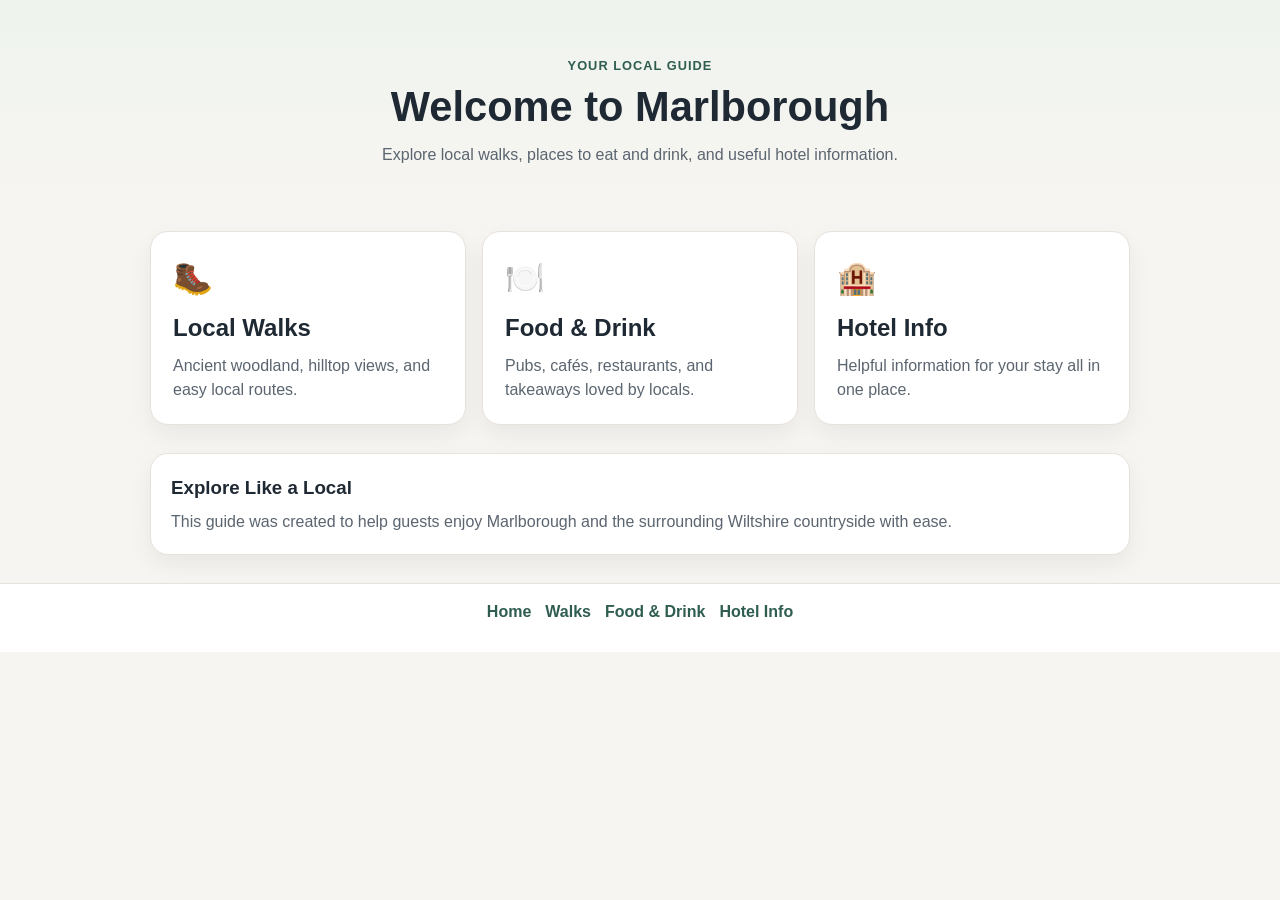
==== index.html @ 7e80cf5d "Rename Index.html to index.html" ====
<!DOCTYPE html>
<html lang="en">
<head>
  <meta charset="UTF-8" />
  <meta name="viewport" content="width=device-width, initial-scale=1.0" />
  <title>Welcome to Marlborough</title>
  <link rel="stylesheet" href="styles.css" />
</head>
<body>
  <header class="hero">
    <div class="container">
      <p class="eyebrow">Your Local Guide</p>
      <h1>Welcome to Marlborough</h1>
      <p class="subtitle">
        Explore local walks, places to eat and drink, and useful hotel information.
      </p>
    </div>
  </header>

  <main class="container">
    <section class="grid">
      <a class="feature-card" href="walks.html">
        <div class="icon">🥾</div>
        <h2>Local Walks</h2>
        <p>Ancient woodland, hilltop views, and easy local routes.</p>
      </a>

      <a class="feature-card" href="food.html">
        <div class="icon">🍽️</div>
        <h2>Food & Drink</h2>
        <p>Pubs, cafés, restaurants, and takeaways loved by locals.</p>
      </a>

      <a class="feature-card" href="hotel.html">
        <div class="icon">🏨</div>
        <h2>Hotel Info</h2>
        <p>Helpful information for your stay all in one place.</p>
      </a>
    </section>

    <section class="panel">
      <h3>Explore Like a Local</h3>
      <p>
        This guide was created to help guests enjoy Marlborough and the surrounding
        Wiltshire countryside with ease.
      </p>
    </section>
  </main>

  <footer class="footer">
    <div class="container">
      <a href="index.html">Home</a>
      <a href="walks.html">Walks</a>
      <a href="food.html">Food & Drink</a>
      <a href="hotel.html">Hotel Info</a>
    </div>
  </footer>
</body>
</html>
---- styles.css ----
:root {
  --bg: #f7f5f1;
  --surface: #ffffff;
  --text: #1f2933;
  --muted: #5b6570;
  --accent: #2f5d50;
  --accent-dark: #24473d;
  --border: #e7e2da;
  --shadow: 0 10px 25px rgba(0, 0, 0, 0.06);
  --radius: 18px;
  --max-width: 980px;
}

* {
  box-sizing: border-box;
}

body {
  margin: 0;
  font-family: Arial, sans-serif;
  background: var(--bg);
  color: var(--text);
  line-height: 1.5;
}

.container {
  width: min(100% - 32px, var(--max-width));
  margin: 0 auto;
}

.hero {
  padding: 56px 0 36px;
  background: linear-gradient(180deg, #eef3ee 0%, #f7f5f1 100%);
  text-align: center;
}

.eyebrow {
  margin: 0 0 8px;
  color: var(--accent);
  font-weight: 700;
  letter-spacing: 0.08em;
  text-transform: uppercase;
  font-size: 0.8rem;
}

h1 {
  margin: 0 0 12px;
  font-size: 2rem;
  line-height: 1.15;
}

.subtitle {
  max-width: 620px;
  margin: 0 auto;
  color: var(--muted);
}

.page-header {
  padding: 24px 0 8px;
}

.back-link {
  display: inline-block;
  margin-bottom: 12px;
  color: var(--accent);
  text-decoration: none;
  font-weight: 700;
}

.grid {
  display: grid;
  gap: 16px;
  margin: 28px 0;
}

.feature-card,
.card,
.panel {
  background: var(--surface);
  border: 1px solid var(--border);
  border-radius: var(--radius);
  box-shadow: var(--shadow);
}

.feature-card {
  display: block;
  padding: 22px;
  text-decoration: none;
  color: inherit;
  transition: transform 0.18s ease;
}

.feature-card:hover {
  transform: translateY(-3px);
}

.icon {
  font-size: 2rem;
  margin-bottom: 8px;
}

.feature-card h2,
.card h2,
.panel h3 {
  margin-top: 0;
  margin-bottom: 8px;
}

.feature-card p,
.card p,
.panel p {
  margin: 0;
  color: var(--muted);
}

.panel {
  padding: 20px;
  margin-bottom: 28px;
}

.card-list {
  display: grid;
  gap: 16px;
  padding-bottom: 24px;
}

.card {
  padding: 20px;
}

.tag {
  display: inline-block;
  margin-bottom: 10px !important;
  color: var(--accent) !important;
  font-weight: 700;
  font-size: 0.92rem;
}

.btn {
  margin-top: 16px;
  width: 100%;
  border: 0;
  background: var(--accent);
  color: white;
  padding: 14px 16px;
  border-radius: 12px;
  font-size: 1rem;
  font-weight: 700;
  cursor: pointer;
}

.btn:hover {
  background: var(--accent-dark);
}

.footer {
  background: #fff;
  border-top: 1px solid var(--border);
  padding: 16px 0 28px;
  margin-top: 24px;
}

.footer .container {
  display: flex;
  flex-wrap: wrap;
  gap: 14px;
  justify-content: center;
}

.footer a {
  color: var(--accent);
  text-decoration: none;
  font-weight: 700;
}

@media (min-width: 700px) {
  h1 {
    font-size: 2.6rem;
  }

  .grid {
    grid-template-columns: repeat(3, 1fr);
  }

  .card-list {
    grid-template-columns: repeat(2, 1fr);
  }
}
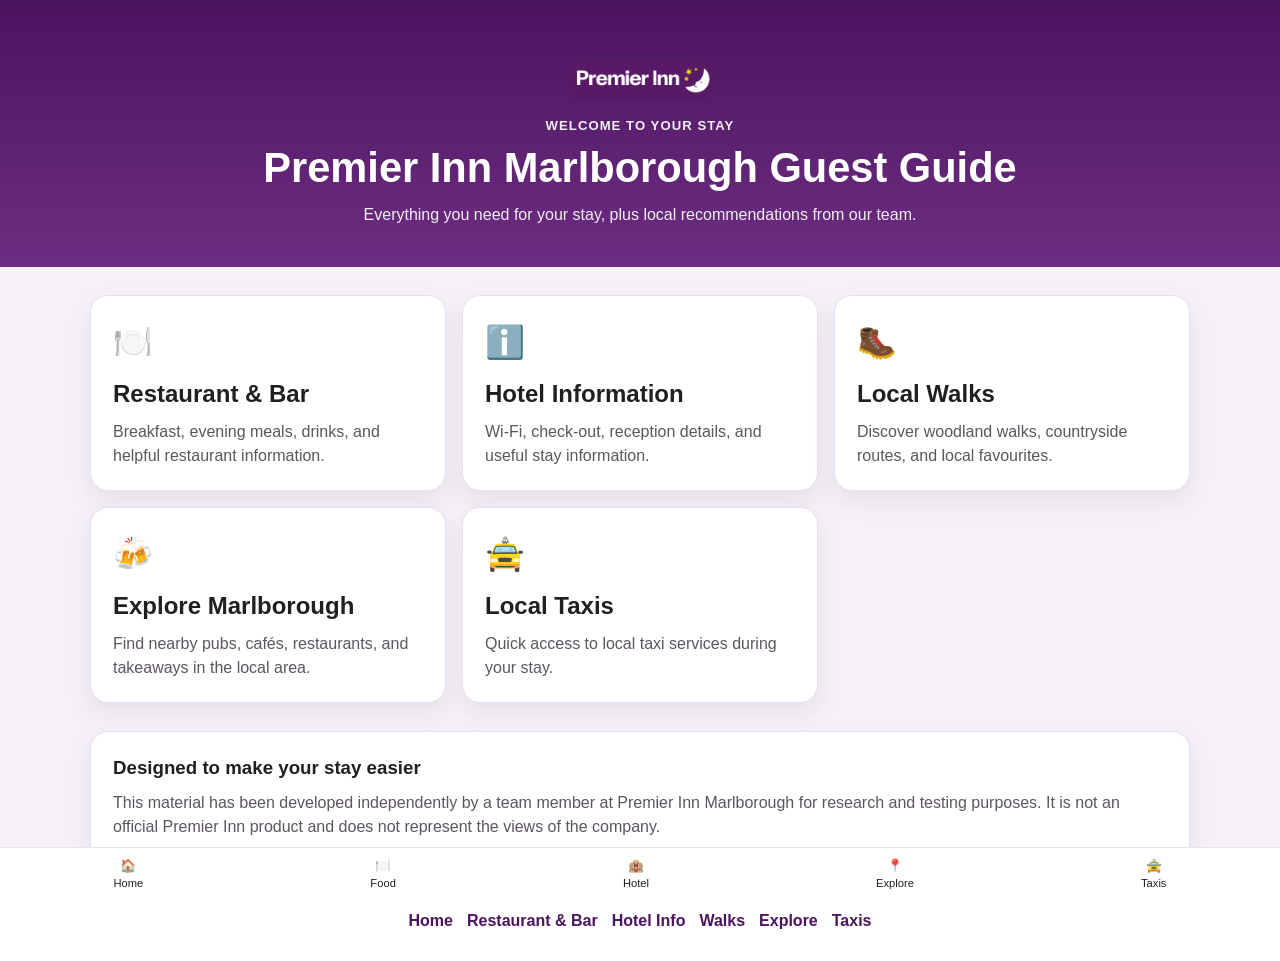
==== commit f859d114: "Add files via upload" ====
--- a/index.html
+++ b/index.html
@@ -3,46 +3,58 @@
 <head>
   <meta charset="UTF-8" />
   <meta name="viewport" content="width=device-width, initial-scale=1.0" />
-  <title>Welcome to Marlborough</title>
+  <title>Premier Inn Marlborough Guest Guide</title>
   <link rel="stylesheet" href="styles.css" />
 </head>
 <body>
-  <header class="hero">
+  <header class="hero branded-hero">
     <div class="container">
-      <p class="eyebrow">Your Local Guide</p>
-      <h1>Welcome to Marlborough</h1>
+      <img src="images/pi-logo.png" alt="Premier Inn logo" class="brand-logo" />
+      <p class="eyebrow">Welcome to your stay</p>
+      <h1>Premier Inn Marlborough Guest Guide</h1>
       <p class="subtitle">
-        Explore local walks, places to eat and drink, and useful hotel information.
+        Everything you need for your stay, plus local recommendations from our team.
       </p>
     </div>
   </header>
 
   <main class="container">
     <section class="grid">
+      <a class="feature-card" href="restaurant.html">
+        <div class="icon">🍽️</div>
+        <h2>Restaurant &amp; Bar</h2>
+        <p>Breakfast, evening meals, drinks, and helpful restaurant information.</p>
+      </a>
+
+      <a class="feature-card" href="hotel.html">
+        <div class="icon">ℹ️</div>
+        <h2>Hotel Information</h2>
+        <p>Wi-Fi, check-out, reception details, and useful stay information.</p>
+      </a>
+
       <a class="feature-card" href="walks.html">
         <div class="icon">🥾</div>
         <h2>Local Walks</h2>
-        <p>Ancient woodland, hilltop views, and easy local routes.</p>
+        <p>Discover woodland walks, countryside routes, and local favourites.</p>
       </a>
 
       <a class="feature-card" href="food.html">
-        <div class="icon">🍽️</div>
-        <h2>Food & Drink</h2>
-        <p>Pubs, cafés, restaurants, and takeaways loved by locals.</p>
+        <div class="icon">🍻</div>
+        <h2>Explore Marlborough</h2>
+        <p>Find nearby pubs, cafés, restaurants, and takeaways in the local area.</p>
       </a>
 
-      <a class="feature-card" href="hotel.html">
-        <div class="icon">🏨</div>
-        <h2>Hotel Info</h2>
-        <p>Helpful information for your stay all in one place.</p>
+      <a class="feature-card" href="taxis.html">
+        <div class="icon">🚖</div>
+        <h2>Local Taxis</h2>
+        <p>Quick access to local taxi services during your stay.</p>
       </a>
     </section>
 
     <section class="panel">
-      <h3>Explore Like a Local</h3>
+      <h3>Designed to make your stay easier</h3>
       <p>
-        This guide was created to help guests enjoy Marlborough and the surrounding
-        Wiltshire countryside with ease.
+        This material has been developed independently by a team member at Premier Inn Marlborough for research and testing purposes. It is not an official Premier Inn product and does not represent the views of the company.
       </p>
     </section>
   </main>
@@ -50,10 +62,20 @@
   <footer class="footer">
     <div class="container">
       <a href="index.html">Home</a>
+      <a href="restaurant.html">Restaurant &amp; Bar</a>
+      <a href="hotel.html">Hotel Info</a>
       <a href="walks.html">Walks</a>
-      <a href="food.html">Food & Drink</a>
-      <a href="hotel.html">Hotel Info</a>
+      <a href="food.html">Explore</a>
+      <a href="taxis.html">Taxis</a>
     </div>
   </footer>
+
+  <nav class="bottom-nav">
+    <a href="index.html">🏠<span>Home</span></a>
+    <a href="restaurant.html">🍽️<span>Food</span></a>
+    <a href="hotel.html">🏨<span>Hotel</span></a>
+    <a href="food.html">📍<span>Explore</span></a>
+    <a href="taxis.html">🚖<span>Taxis</span></a>
+  </nav>
 </body>
-</html>
+</html>
--- a/styles.css
+++ b/styles.css
@@ -1,14 +1,15 @@
 :root {
-  --bg: #f7f5f1;
+  --bg: #f6f1f8;
   --surface: #ffffff;
-  --text: #1f2933;
-  --muted: #5b6570;
-  --accent: #2f5d50;
-  --accent-dark: #24473d;
-  --border: #e7e2da;
-  --shadow: 0 10px 25px rgba(0, 0, 0, 0.06);
+  --text: #231f20;
+  --muted: #5d5560;
+  --accent: #4b145f;
+  --accent-dark: #371046;
+  --accent-light: #6d2d82;
+  --border: #e8dff0;
+  --shadow: 0 10px 24px rgba(44, 19, 57, 0.08);
   --radius: 18px;
-  --max-width: 980px;
+  --max-width: 1100px;
 }
 
 * {
@@ -23,24 +24,43 @@
   line-height: 1.5;
 }
 
+img {
+  max-width: 100%;
+  display: block;
+}
+
 .container {
   width: min(100% - 32px, var(--max-width));
   margin: 0 auto;
 }
 
 .hero {
-  padding: 56px 0 36px;
-  background: linear-gradient(180deg, #eef3ee 0%, #f7f5f1 100%);
+  padding: 60px 0 40px;
   text-align: center;
+}
+
+.branded-hero {
+  background: linear-gradient(180deg, var(--accent) 0%, var(--accent-light) 100%);
+  color: white;
+}
+
+.brand-logo {
+  width: 150px;
+  max-width: 55%;
+  margin: 0 auto 18px;
 }
 
 .eyebrow {
   margin: 0 0 8px;
-  color: var(--accent);
-  font-weight: 700;
+  font-size: 0.82rem;
+  font-weight: 700;
+  text-transform: uppercase;
   letter-spacing: 0.08em;
-  text-transform: uppercase;
-  font-size: 0.8rem;
+}
+
+.branded-hero .eyebrow,
+.branded-hero .subtitle {
+  color: rgba(255, 255, 255, 0.92);
 }
 
 h1 {
@@ -50,21 +70,34 @@
 }
 
 .subtitle {
-  max-width: 620px;
+  max-width: 640px;
   margin: 0 auto;
-  color: var(--muted);
+  font-size: 1rem;
 }
 
 .page-header {
-  padding: 24px 0 8px;
+  padding: 28px 0 18px;
+}
+
+.purple-header {
+  background: linear-gradient(180deg, var(--accent) 0%, var(--accent-light) 100%);
+  color: white;
+}
+
+.purple-header p,
+.purple-header h1 {
+  color: white;
 }
 
 .back-link {
   display: inline-block;
   margin-bottom: 12px;
-  color: var(--accent);
-  text-decoration: none;
-  font-weight: 700;
+  text-decoration: none;
+  font-weight: 700;
+}
+
+.light-link {
+  color: white;
 }
 
 .grid {
@@ -87,16 +120,17 @@
   padding: 22px;
   text-decoration: none;
   color: inherit;
-  transition: transform 0.18s ease;
+  transition: transform 0.18s ease, box-shadow 0.18s ease;
 }
 
 .feature-card:hover {
   transform: translateY(-3px);
+  box-shadow: 0 14px 28px rgba(44, 19, 57, 0.12);
 }
 
 .icon {
   font-size: 2rem;
-  margin-bottom: 8px;
+  margin-bottom: 10px;
 }
 
 .feature-card h2,
@@ -114,23 +148,31 @@
 }
 
 .panel {
-  padding: 20px;
+  padding: 22px;
   margin-bottom: 28px;
 }
 
 .card-list {
   display: grid;
   gap: 16px;
-  padding-bottom: 24px;
+  padding: 24px 0 32px;
+}
+
+.single-column {
+  grid-template-columns: 1fr;
 }
 
 .card {
-  padding: 20px;
+  padding: 22px;
+}
+
+.wide-card {
+  grid-column: 1 / -1;
 }
 
 .tag {
   display: inline-block;
-  margin-bottom: 10px !important;
+  margin-bottom: 12px !important;
   color: var(--accent) !important;
   font-weight: 700;
   font-size: 0.92rem;
@@ -147,17 +189,28 @@
   font-size: 1rem;
   font-weight: 700;
   cursor: pointer;
+  transition: background 0.18s ease;
 }
 
 .btn:hover {
   background: var(--accent-dark);
+}
+
+.styled-list {
+  margin: 0;
+  padding-left: 20px;
+  color: var(--muted);
+}
+
+.styled-list li {
+  margin-bottom: 8px;
 }
 
 .footer {
   background: #fff;
   border-top: 1px solid var(--border);
-  padding: 16px 0 28px;
-  margin-top: 24px;
+  padding: 18px 0 28px;
+  margin-top: 20px;
 }
 
 .footer .container {
@@ -179,10 +232,65 @@
   }
 
   .grid {
-    grid-template-columns: repeat(3, 1fr);
+    grid-template-columns: repeat(2, 1fr);
   }
 
   .card-list {
     grid-template-columns: repeat(2, 1fr);
   }
+}
+
+@media (min-width: 960px) {
+  .grid {
+    grid-template-columns: repeat(3, 1fr);
+  }
+}
+
+.menu-section {
+  margin-top: 16px;
+}
+
+.menu-label {
+  margin-bottom: 8px;
+  font-weight: 600;
+  color: var(--text);
+}
+
+.menu-btn {
+  display: block;
+  width: 100%;
+  text-align: center;
+}
+
+.bottom-nav {
+  position: fixed;
+  bottom: 0;
+  width: 100%;
+  background: white;
+  border-top: 1px solid var(--border);
+  display: flex;
+  justify-content: space-around;
+  padding: 8px 0;
+  z-index: 1000;
+}
+
+.bottom-nav a {
+  text-align: center;
+  font-size: 0.8rem;
+  text-decoration: none;
+  color: var(--text);
+}
+
+.bottom-nav span {
+  display: block;
+  font-size: 0.7rem;
+} 
+
+.card {
+  animation: fadeIn 0.4s ease;
+}
+
+@keyframes fadeIn {
+  from { opacity: 0; transform: translateY(10px); }
+  to { opacity: 1; transform: translateY(0); }
 }
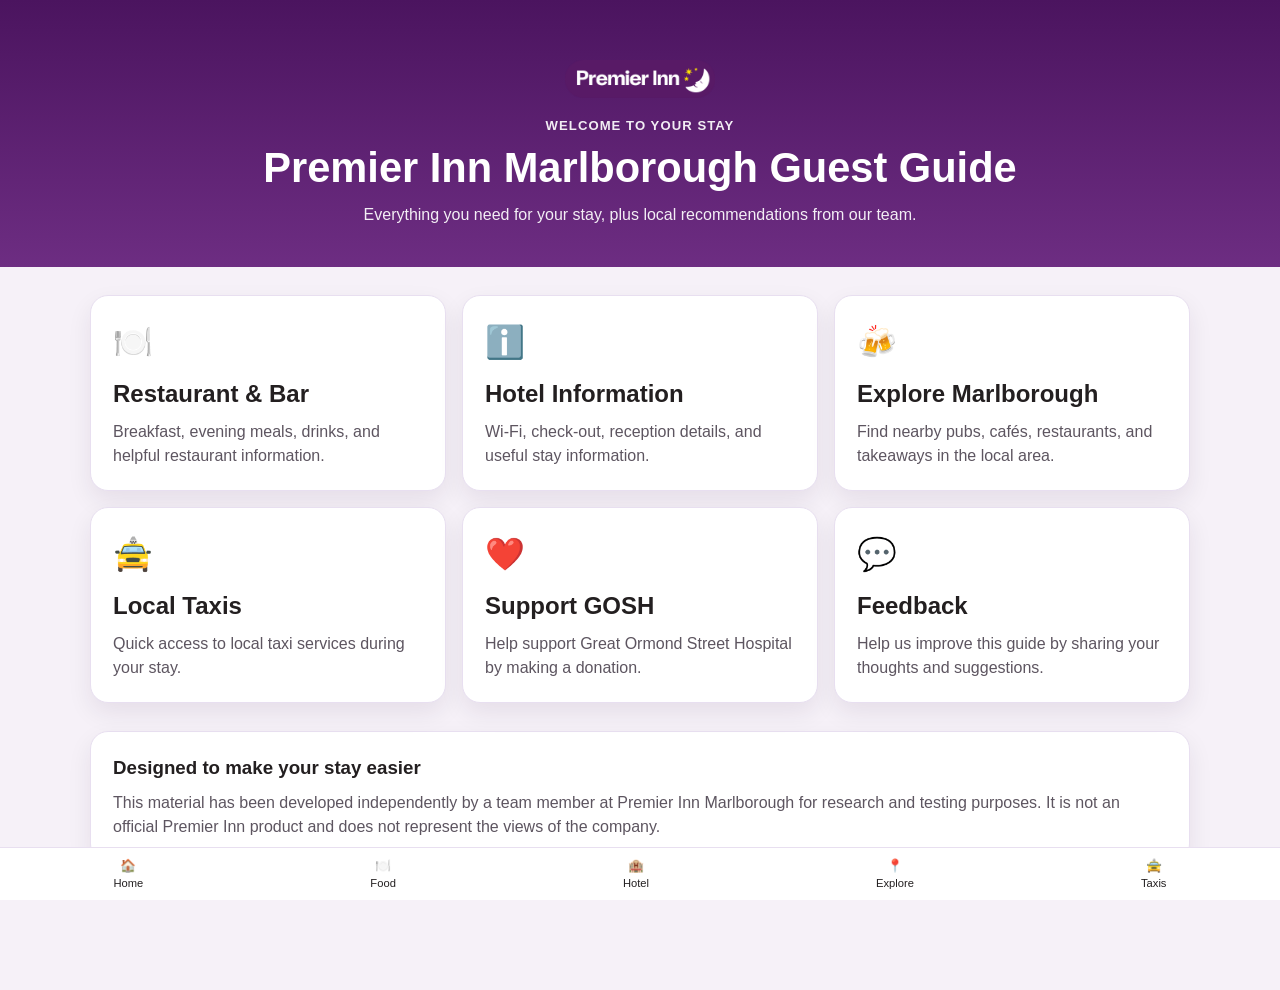
==== commit 45c30460: "Add files via upload" ====
--- a/index.html
+++ b/index.html
@@ -32,13 +32,7 @@
         <p>Wi-Fi, check-out, reception details, and useful stay information.</p>
       </a>
 
-      <a class="feature-card" href="walks.html">
-        <div class="icon">🥾</div>
-        <h2>Local Walks</h2>
-        <p>Discover woodland walks, countryside routes, and local favourites.</p>
-      </a>
-
-      <a class="feature-card" href="food.html">
+      <a class="feature-card" href="explore.html">
         <div class="icon">🍻</div>
         <h2>Explore Marlborough</h2>
         <p>Find nearby pubs, cafés, restaurants, and takeaways in the local area.</p>
@@ -48,6 +42,18 @@
         <div class="icon">🚖</div>
         <h2>Local Taxis</h2>
         <p>Quick access to local taxi services during your stay.</p>
+      </a>
+
+      <a class="feature-card" href="#">
+      <div class="icon">❤️</div>
+      <h2>Support GOSH</h2>
+      <p>Help support Great Ormond Street Hospital by making a donation.</p>
+      </a>
+
+      <a class="feature-card" href="#">
+      <div class="icon">💬</div>
+      <h2>Feedback</h2>
+      <p>Help us improve this guide by sharing your thoughts and suggestions.</p>
       </a>
     </section>
 
@@ -59,22 +65,11 @@
     </section>
   </main>
 
-  <footer class="footer">
-    <div class="container">
-      <a href="index.html">Home</a>
-      <a href="restaurant.html">Restaurant &amp; Bar</a>
-      <a href="hotel.html">Hotel Info</a>
-      <a href="walks.html">Walks</a>
-      <a href="food.html">Explore</a>
-      <a href="taxis.html">Taxis</a>
-    </div>
-  </footer>
-
   <nav class="bottom-nav">
     <a href="index.html">🏠<span>Home</span></a>
     <a href="restaurant.html">🍽️<span>Food</span></a>
     <a href="hotel.html">🏨<span>Hotel</span></a>
-    <a href="food.html">📍<span>Explore</span></a>
+    <a href="explore.html">📍<span>Explore</span></a>
     <a href="taxis.html">🚖<span>Taxis</span></a>
   </nav>
 </body>
--- a/styles.css
+++ b/styles.css
@@ -293,4 +293,22 @@
 @keyframes fadeIn {
   from { opacity: 0; transform: translateY(10px); }
   to { opacity: 1; transform: translateY(0); }
+} 
+
+.link-btn {
+  text-decoration: none;
+  color: white;
+}
+
+.link-btn:visited {
+  color: white;
+}
+
+.link-btn:hover {
+  color: white;
+  text-decoration: none;
+} 
+
+body {
+  padding-bottom: 100px;
 }
